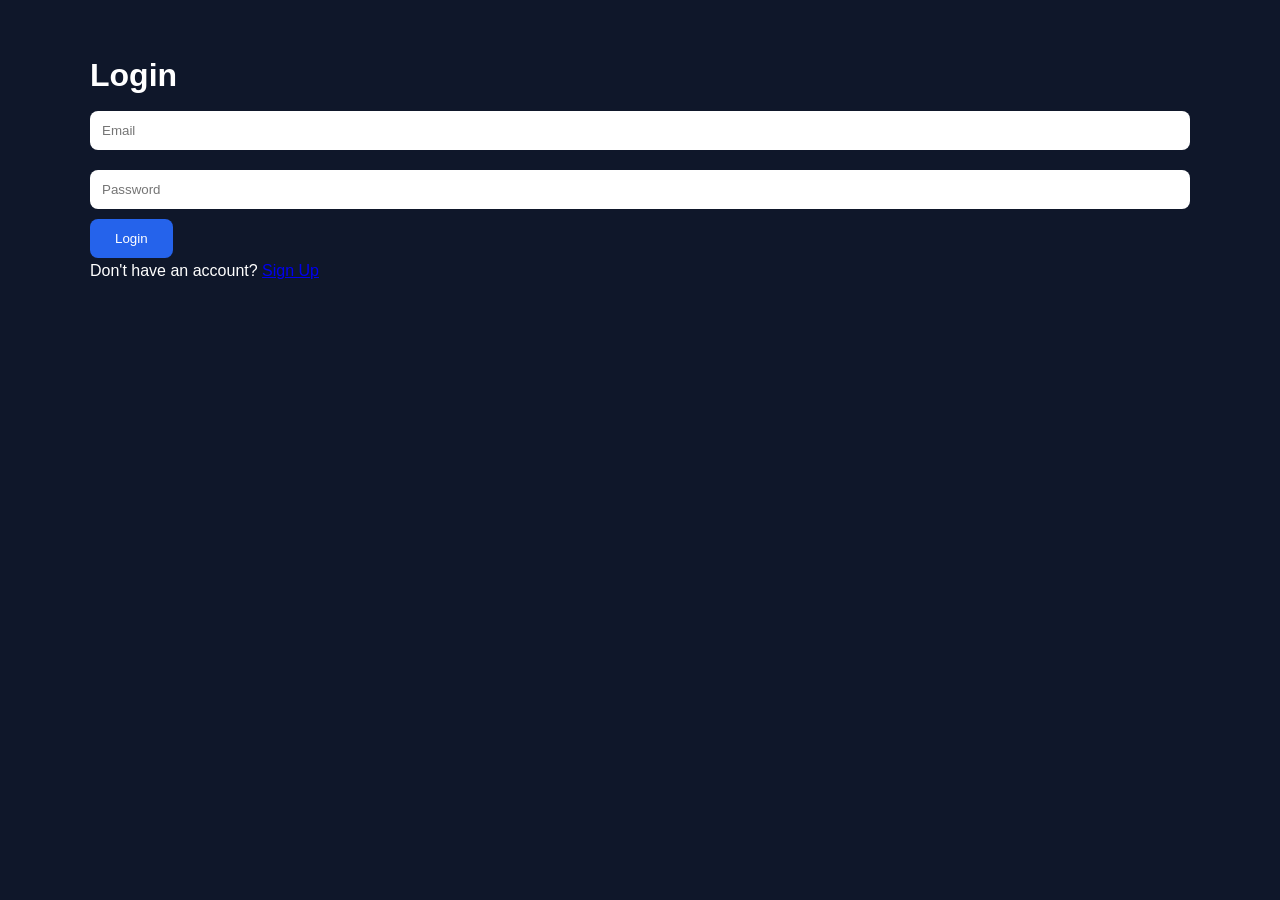
==== login.html @ 0e426c82 "Create login.html" ====
<!DOCTYPE html>
<html>
<head>
    <title>Login</title>
    <link rel="stylesheet" href="style.css">
</head>
<body>

<div class="container">

<h1>Login</h1>

<form>
    <input type="email" placeholder="Email">
    <input type="password" placeholder="Password">
    <button>Login</button>
</form>

<p>
    Don't have an account?
    <a href="signup.html">Sign Up</a>
</p>

</div>

</body>
</html>
---- style.css ----
*{
    margin:0;
    padding:0;
    box-sizing:border-box;
    font-family:Arial,sans-serif;
}

body{
    background:#0f172a;
    color:white;
    line-height:1.6;
}

nav{
    background:#111827;
    padding:15px 10%;
    display:flex;
    justify-content:space-between;
    align-items:center;
}

nav a{
    color:white;
    text-decoration:none;
    margin-left:20px;
}

.hero{
    text-align:center;
    padding:100px 20px;
}

.hero h1{
    font-size:3rem;
    margin-bottom:20px;
}

.hero p{
    max-width:700px;
    margin:auto;
}

.btn{
    display:inline-block;
    margin-top:25px;
    padding:12px 25px;
    background:#2563eb;
    color:white;
    text-decoration:none;
    border-radius:8px;
}

.container{
    width:90%;
    max-width:1100px;
    margin:auto;
    padding:50px 0;
}

.card{
    background:#1e293b;
    padding:25px;
    border-radius:12px;
    margin:20px 0;
}

footer{
    background:#111827;
    text-align:center;
    padding:20px;
    margin-top:50px;
}

input,textarea{
    width:100%;
    padding:12px;
    margin:10px 0;
    border:none;
    border-radius:8px;
}

button{
    background:#2563eb;
    color:white;
    border:none;
    padding:12px 25px;
    border-radius:8px;
    cursor:pointer;
}
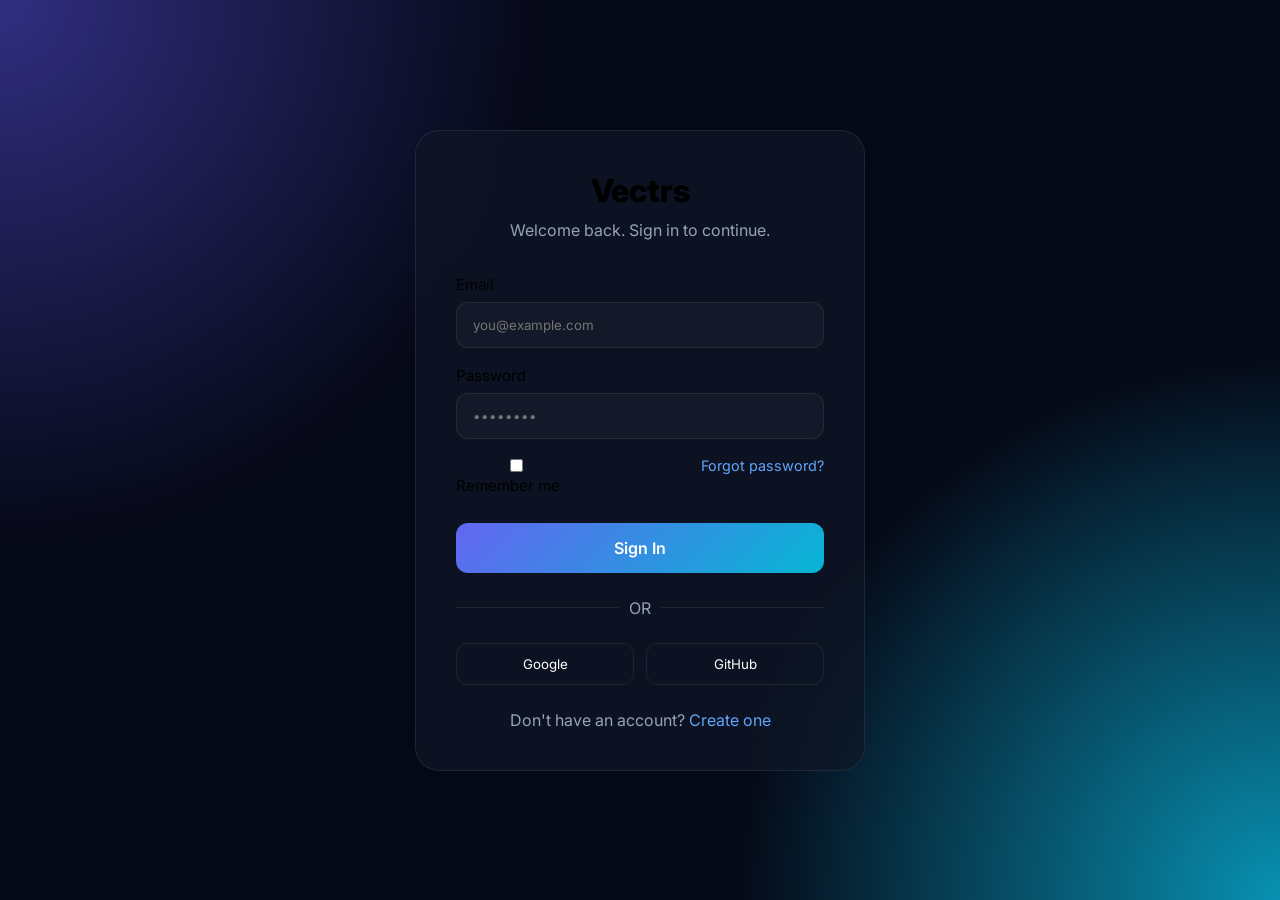
==== commit e6903b5c: "Update login.html" ====
--- a/login.html
+++ b/login.html
@@ -1,25 +1,225 @@
 <!DOCTYPE html>
-<html>
+<html lang="en">
 <head>
-    <title>Login</title>
-    <link rel="stylesheet" href="style.css">
+<meta charset="UTF-8">
+<meta name="viewport" content="width=device-width, initial-scale=1.0">
+
+<title>Login | Vectrs</title>
+
+<link rel="preconnect" href="https://fonts.googleapis.com">
+<link href="https://fonts.googleapis.com/css2?family=Inter:wght@300;400;500;600;700;800&display=swap" rel="stylesheet">
+
+<style>
+
+:root{
+    --bg:#050816;
+    --card:rgba(17,24,39,.7);
+    --border:rgba(255,255,255,.08);
+    --text:#fff;
+    --muted:#94a3b8;
+    --primary:#6366f1;
+    --secondary:#06b6d4;
+}
+
+*{
+    margin:0;
+    padding:0;
+    box-sizing:border-box;
+    font-family:'Inter',sans-serif;
+}
+
+body{
+    min-height:100vh;
+    background:
+    radial-gradient(circle at top left,#312e81 0%,transparent 35%),
+    radial-gradient(circle at bottom right,#0891b2 0%,transparent 35%),
+    var(--bg);
+
+    display:flex;
+    justify-content:center;
+    align-items:center;
+    padding:20px;
+}
+
+.card{
+    width:100%;
+    max-width:450px;
+
+    background:var(--card);
+
+    backdrop-filter:blur(20px);
+
+    border:1px solid var(--border);
+
+    border-radius:24px;
+
+    padding:40px;
+}
+
+.logo{
+    text-align:center;
+    font-size:2rem;
+    font-weight:800;
+    margin-bottom:10px;
+}
+
+.subtitle{
+    text-align:center;
+    color:var(--muted);
+    margin-bottom:35px;
+}
+
+.form-group{
+    margin-bottom:18px;
+}
+
+label{
+    display:block;
+    margin-bottom:8px;
+    font-size:.95rem;
+}
+
+input{
+    width:100%;
+    padding:14px 16px;
+    border-radius:12px;
+    border:1px solid var(--border);
+    background:rgba(255,255,255,.03);
+    color:white;
+    outline:none;
+}
+
+input:focus{
+    border-color:var(--primary);
+}
+
+.options{
+    display:flex;
+    justify-content:space-between;
+    margin-bottom:20px;
+    font-size:.9rem;
+}
+
+.options a{
+    color:#60a5fa;
+    text-decoration:none;
+}
+
+.btn{
+    width:100%;
+    border:none;
+    cursor:pointer;
+
+    padding:15px;
+
+    border-radius:12px;
+
+    background:linear-gradient(
+    135deg,
+    var(--primary),
+    var(--secondary)
+    );
+
+    color:white;
+    font-weight:600;
+    font-size:1rem;
+}
+
+.divider{
+    display:flex;
+    align-items:center;
+    gap:10px;
+    margin:25px 0;
+    color:var(--muted);
+}
+
+.divider::before,
+.divider::after{
+    content:'';
+    flex:1;
+    height:1px;
+    background:var(--border);
+}
+
+.social{
+    display:flex;
+    gap:12px;
+}
+
+.social button{
+    flex:1;
+    padding:12px;
+    border-radius:12px;
+    border:1px solid var(--border);
+    background:transparent;
+    color:white;
+    cursor:pointer;
+}
+
+.bottom{
+    text-align:center;
+    margin-top:25px;
+    color:var(--muted);
+}
+
+.bottom a{
+    color:#60a5fa;
+    text-decoration:none;
+}
+
+</style>
 </head>
+
 <body>
 
-<div class="container">
-
-<h1>Login</h1>
+<div class="card">
+
+<div class="logo">Vectrs</div>
+
+<p class="subtitle">
+Welcome back. Sign in to continue.
+</p>
 
 <form>
-    <input type="email" placeholder="Email">
-    <input type="password" placeholder="Password">
-    <button>Login</button>
+
+<div class="form-group">
+<label>Email</label>
+<input type="email" placeholder="you@example.com">
+</div>
+
+<div class="form-group">
+<label>Password</label>
+<input type="password" placeholder="••••••••">
+</div>
+
+<div class="options">
+<label>
+<input type="checkbox">
+ Remember me
+</label>
+
+<a href="#">Forgot password?</a>
+</div>
+
+<button class="btn">
+Sign In
+</button>
+
 </form>
 
-<p>
-    Don't have an account?
-    <a href="signup.html">Sign Up</a>
-</p>
+<div class="divider">
+OR
+</div>
+
+<div class="social">
+<button>Google</button>
+<button>GitHub</button>
+</div>
+
+<div class="bottom">
+Don't have an account?
+<a href="signup.html">Create one</a>
+</div>
 
 </div>
 
